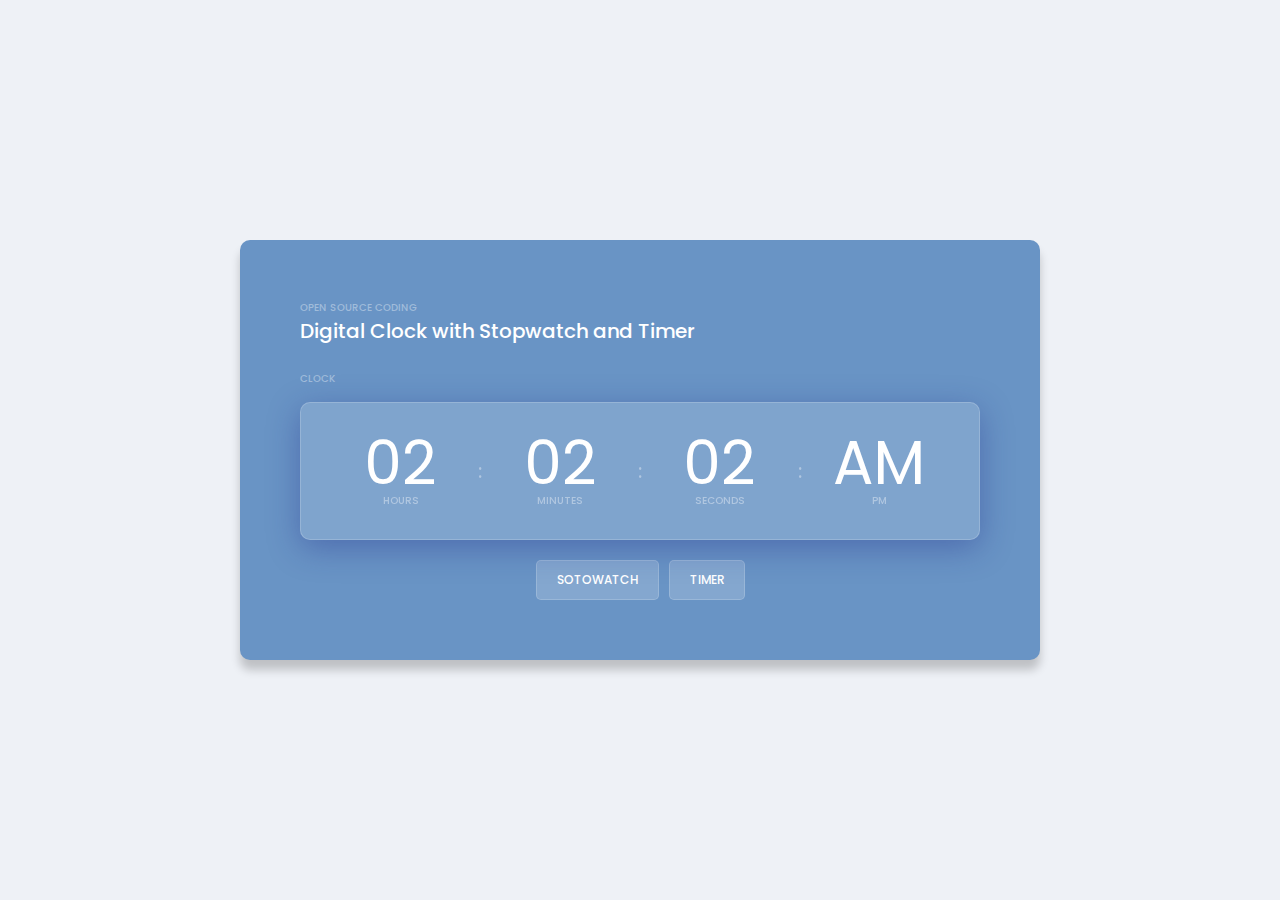
==== index1.html @ 2eddfe2e "new 2 file add" ====
<!DOCTYPE html>
<html lang="en">

<head>
    <meta charset="UTF-8">
    <meta name="viewport" content="width=device-width, initial-scale=1.0">
    <title>Digital Clock</title>
    <link rel="stylesheet" href="styl.css">
</head>

<body>

    <div class="container">
        <div class="content">
            <p>Open Source Coding</p>
            <h3>Digital Clock with Stopwatch and Timer </h3>
            <p class="type">Clock</p>
        </div>
        <div class="outer-wrapper">
            <div class="clock">
                <div class="wrapper">
                    <div class="main">
                        <div class="hour">
                            <p class="number" id="hour">02</p>
                            <p>hours</p>
                        </div>
                        <p class="colon">:</p>
                        <div class="min">
                            <p class="number" id="min">02</p>
                            <p>minutes</p>
                        </div>
                        <p class="colon">:</p>
                        <div class="sec">
                            <p class="number" id="sec">02</p>
                            <p>Seconds</p>
                        </div>
                        <p class="colon">:</p>
                        <div class="ampa">
                            <p class="number" id="ampa">AM</p>
                            <p class="other-ampm">PM</p>
                        </div>
                    </div>
                </div>
                <div class="btns">
                    <button class="btn">Sotowatch</button>
                    <button class="btn">Timer</button>
                </div>
            </div>
        </div>
    </div>
</body>

</html>
---- styl.css ----
@import url(https://fonts.googleapis.com/css?family=Poppins:100,100italic,200,200italic,300,300italic,regular,italic,500,500italic,600,600italic,700,700italic,800,800italic,900,900italic);

* {
  margin: 0;
  padding: 0;
  box-sizing: border-box;
  font-family: "Poppins", sans-serif;
}

body {
  min-height: 100vh;
  display: flex;
  align-items: center;
  justify-content: center;
  background-color: #eef1f6;
}
.container {
  width: 100%;
  max-width: 800px;
  padding: 60px;
  border-radius: 10px;
  color: #fff;
  background-color: #6994c5;
  box-shadow: 0 10px 10px rgba(0, 0, 0, 0.2);
}
p {
  font-size: 10px;
  font-weight: 500;
  color: #ffffff62;
  text-transform: uppercase;
}
h3 {
  font-size: 20px;
  font-weight: 500;
  margin-bottom: 25px;
}
.wrapper {
  padding: 30px 0;
  border-radius: 10px;
  margin-top: 15px;
  background: rgba(255, 255, 255, 0.15);
  box-shadow: 0 8px 32px 0 rgba(31, 38, 135, 0.37);
  backdrop-filter: blur(1.5px);
  border: 1px solid rgba(255, 255, 255, 0.18);
  transition: all 0.3s;
}

.wrapper:hover {
  box-sizing: none;
}
.main {
  display: flex;
  align-items: center;
  justify-content: center;
  gap: 10px;
}
.main div {
  width: 20%;
  text-align: center;
}
.main .number {
  position: relative;
  font-size: 60px;
  font-weight: 400;
  line-height: 1;
  color: #fff;
}

.main .colon {
  font-size: 20px;
}

.btns {
  margin-top: 20px;
  display: flex;
  align-items: center;
  justify-content: center;
  flex-wrap: wrap;
  gap: 10px;
}

.btn {
  padding: 10px 20px;
  border-radius: 5px;
  color: #fff;
  border: none;
  font-size: 12px;
  font-weight: 500;
  text-transform: uppercase;
  cursor: pointer;
  transition: all 0.3s;
  background: rgba(255, 255, 255, 0.18);
  box-sizing: 0 8px 32px 0 rgba(31, 38, 135, 0.37);
  border: 1px solid rgba(255, 255, 255, 0.18);
}
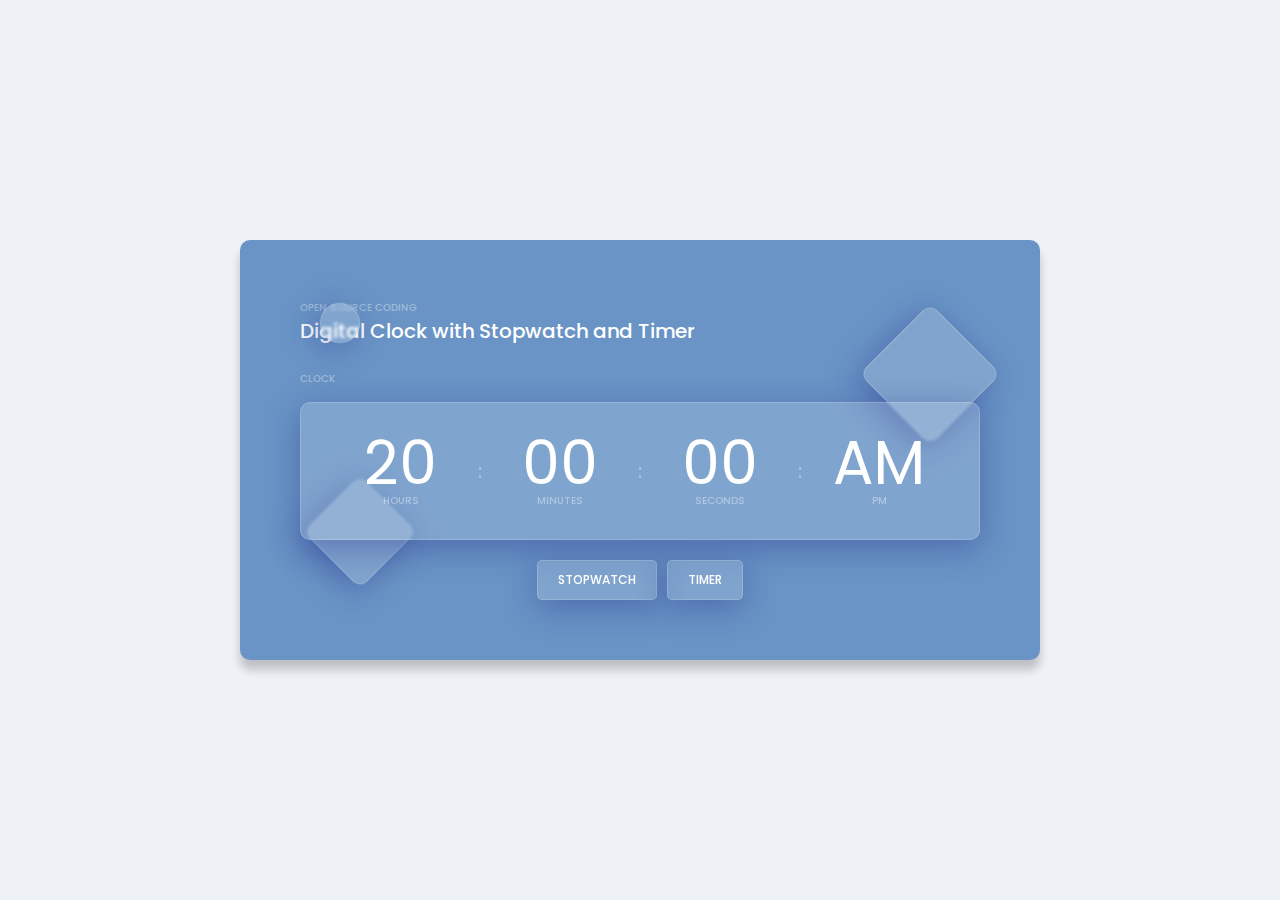
==== commit de01eda3: "3 new file add" ====
--- a/index1.html
+++ b/index1.html
@@ -1,53 +1,134 @@
 <!DOCTYPE html>
 <html lang="en">
+  <head>
+    <meta charset="UTF-8" />
+    <meta http-equiv="X-UA-Compatible" content="IE=edge" />
+    <meta name="viewport" content="width=device-width, initial-scale=1.0" />
+    <link rel="stylesheet" href="style.css" />
+    <title>Digital Clock</title>
+  </head>
+  <body>
+    <div class="container">
+      <div class="bg-elem"></div>
+      <div class="bg-elem"></div>
+      <div class="bg-elem"></div>
+      <div class="content">
+        <p>Open Source Coding</p>
+        <h3>Digital Clock with Stopwatch and Timer</h3>
+        <p class="type">Clock</p>
+      </div>
 
-<head>
-    <meta charset="UTF-8">
-    <meta name="viewport" content="width=device-width, initial-scale=1.0">
-    <title>Digital Clock</title>
-    <link rel="stylesheet" href="styl.css">
-</head>
+      <div class="main-container">
+        <div class="clock">
+          <div class="wrapper">
+            <div class="main">
+              <div class="hour">
+                <p class="number" id="hour">20</p>
+                <p>hours</p>
+              </div>
+              <p class="colon">:</p>
+              <div class="min">
+                <p class="number" id="min">00</p>
+                <p>minutes</p>
+              </div>
+              <p class="colon">:</p>
+              <div class="sec">
+                <p class="number" id="sec">00</p>
+                <p>seconds</p>
+              </div>
+              <p class="colon">:</p>
+              <div class="ampm">
+                <p class="number" id="ampm">AM</p>
+                <p id="other-ampm">PM</p>
+              </div>
+            </div>
+          </div>
+          <div class="btns">
+            <button class="btn" id="stopwatch-btn">Stopwatch</button>
+            <button class="btn" id="timer-btn">Timer</button>
+          </div>
+        </div>
 
-<body>
+        <div class="stopwatch hidden">
+          <div class="wrapper">
+            <div class="main">
+              <div class="hour">
+                <p class="number" id="stopwatch-hour">00</p>
+                <p>hours</p>
+              </div>
+              <p class="colon">:</p>
+              <div class="min">
+                <p class="number" id="stopwatch-min">00</p>
+                <p>minutes</p>
+              </div>
+              <p class="colon">:</p>
+              <div class="sec">
+                <p class="number" id="stopwatch-sec">00</p>
+                <p>seconds</p>
+              </div>
+              <p class="colon">:</p>
+              <div class="ms">
+                <p class="number" id="stopwatch-ms">00</p>
+                <p>miliseconds</p>
+              </div>
+            </div>
+          </div>
+          <div class="laps">
+            <!-- <div class="lap active">
+              <p>lap 1</p>
+              <p>00:00</p>
+            </div> -->
+          </div>
+          <div class="btns">
+            <button class="btn start-stopwatch">Start</button>
+            <button class="btn lap-stopwatch hidden">Lap</button>
+            <button class="btn reset-stopwatch">Reset</button>
+            <button class="btn back-btn">Back</button>
+          </div>
+        </div>
 
-    <div class="container">
-        <div class="content">
-            <p>Open Source Coding</p>
-            <h3>Digital Clock with Stopwatch and Timer </h3>
-            <p class="type">Clock</p>
+        <div class="timer hidden">
+          <div class="wrapper">
+            <div class="main">
+              <div class="hour">
+                <p class="number" id="timer-hour">00</p>
+                <p>hours</p>
+              </div>
+              <p class="colon">:</p>
+              <div class="min">
+                <p class="number" id="timer-min">00</p>
+                <p>minutes</p>
+              </div>
+              <p class="colon">:</p>
+              <div class="sec">
+                <p class="number" id="timer-sec">00</p>
+                <p>seconds</p>
+              </div>
+              <p class="colon">:</p>
+              <div class="ms">
+                <p class="number" id="timer-ms">00</p>
+                <p>miliseconds</p>
+              </div>
+            </div>
+          </div>
+          <div class="btns">
+            <button class="btn start-timer">Start</button>
+            <button class="btn stop-timer hidden">Stop</button>
+            <button class="btn reset-timer">Reset</button>
+            <button class="btn back-btn">Back</button>
+          </div>
         </div>
-        <div class="outer-wrapper">
-            <div class="clock">
-                <div class="wrapper">
-                    <div class="main">
-                        <div class="hour">
-                            <p class="number" id="hour">02</p>
-                            <p>hours</p>
-                        </div>
-                        <p class="colon">:</p>
-                        <div class="min">
-                            <p class="number" id="min">02</p>
-                            <p>minutes</p>
-                        </div>
-                        <p class="colon">:</p>
-                        <div class="sec">
-                            <p class="number" id="sec">02</p>
-                            <p>Seconds</p>
-                        </div>
-                        <p class="colon">:</p>
-                        <div class="ampa">
-                            <p class="number" id="ampa">AM</p>
-                            <p class="other-ampm">PM</p>
-                        </div>
-                    </div>
-                </div>
-                <div class="btns">
-                    <button class="btn">Sotowatch</button>
-                    <button class="btn">Timer</button>
-                </div>
-            </div>
-        </div>
+      </div>
     </div>
-</body>
 
+    
+
+
+    <script
+      src="https://cdnjs.cloudflare.com/ajax/libs/jquery/3.6.3/jquery.min.js"
+      integrity="sha512-STof4xm1wgkfm7heWqFJVn58Hm3EtS31XFaagaa8VMReCXAkQnJZ+jEy8PCC/iT18dFy95WcExNHFTqLyp72eQ=="
+      crossorigin="anonymous"
+    ></script>
+    <script src="script.js"></script>
+  </body>
 </html>--- a/style.css
+++ b/style.css
@@ -0,0 +1,253 @@
+@import url(https://fonts.googleapis.com/css?family=Poppins:100,100italic,200,200italic,300,300italic,regular,italic,500,500italic,600,600italic,700,700italic,800,800italic,900,900italic);
+
+* {
+  margin: 0;
+  padding: 0;
+  box-sizing: border-box;
+  font-family: "Poppins", sans-serif;
+}
+body {
+  min-height: 100vh;
+  display: flex;
+  justify-content: center;
+  align-items: center;
+  background: #eef1f6;
+  /* overflow: hidden; */
+}
+.container {
+  position: relative;
+  width: 100%;
+  max-width: 800px;
+  /* min-height: 500px; */
+  padding: 60px;
+  border-radius: 10px;
+  color: #fff;
+  background: #6994c5;
+  box-shadow: 0 10px 10px rgba(0, 0, 0, 0.2);
+}
+p,
+i {
+  font-size: 10px;
+  font-weight: 500;
+  color: #ffffff62;
+  text-transform: uppercase;
+}
+.content h3 {
+  font-size: 20px;
+  font-weight: 500;
+  margin-bottom: 25px;
+}
+.wrapper {
+  padding: 30px 0;
+  border-radius: 10px;
+  margin-top: 15px;
+  background: rgba(255, 255, 255, 0.15);
+  box-shadow: 0 8px 32px 0 rgba(31, 38, 135, 0.37);
+  backdrop-filter: blur(1.5px);
+  -webkit-backdrop-filter: blur(1.5px);
+  border-radius: 10px;
+  border: 1px solid rgba(255, 255, 255, 0.18);
+  transition: all 0.3s ease;
+}
+.wrapper:hover {
+  box-shadow: none;
+}
+.main {
+  display: flex;
+  align-items: center;
+  justify-content: center;
+  gap: 10px;
+}
+.main div {
+  width: 20%;
+  text-align: center;
+}
+.main .number {
+  position: relative;
+  font-size: 60px;
+  font-weight: 400;
+  line-height: 1;
+  color: #fff;
+}
+.main .colon {
+  font-size: 20px;
+}
+.btns {
+  margin-top: 20px;
+  display: flex;
+  align-items: center;
+  justify-content: center;
+  flex-wrap: wrap;
+  gap: 10px;
+}
+.btn {
+  padding: 10px 20px;
+  border-radius: 5px;
+  color: #fff;
+  border: none;
+  font-size: 12px;
+  font-weight: 500;
+  text-transform: uppercase;
+  cursor: pointer;
+  transition: all 0.3s ease;
+  background: rgba(255, 255, 255, 0.15);
+  box-shadow: 0 8px 32px 0 rgba(31, 38, 135, 0.37);
+  backdrop-filter: blur(1.5px);
+  -webkit-backdrop-filter: blur(1.5px);
+  border: 1px solid rgba(255, 255, 255, 0.18);
+}
+.btn:active {
+  box-shadow: none;
+}
+.hidden {
+  display: none;
+}
+.laps {
+  position: relative;
+  max-height: 100px;
+  overflow-y: auto;
+  display: flex;
+  align-items: center;
+  flex-direction: column;
+  gap: 10px;
+  margin: 0 auto;
+  margin-top: 20px;
+}
+.laps::-webkit-scrollbar {
+  width: 5px;
+}
+.laps::-webkit-scrollbar-track {
+  background: rgba(255, 255, 255, 0.15);
+  border-radius: 10px;
+}
+.laps::-webkit-scrollbar-thumb {
+  background: rgba(255, 255, 255, 0.15);
+  border-radius: 10px;
+}
+.lap {
+  width: 50%;
+  display: flex;
+  justify-content: space-between;
+  padding: 10px;
+  background: rgba(255, 255, 255, 0.15);
+  border-radius: 10px;
+  border: 1px solid rgba(255, 255, 255, 0.18);
+}
+.lap:last-child {
+  border-bottom: none;
+}
+.lap.active p {
+  color: #fff;
+}
+
+.bg-elem {
+  position: absolute;
+  top: 60%;
+  left: 10%;
+  width: 80px;
+  height: 80px;
+  transform: rotate(45deg);
+  background: rgba(255, 255, 255, 0.15);
+  box-shadow: 0 8px 32px 0 rgba(31, 38, 135, 0.37);
+  backdrop-filter: blur(1.5px);
+  -webkit-backdrop-filter: blur(1.5px);
+  border-radius: 10px;
+  border: 1px solid rgba(255, 255, 255, 0.18);
+  animation: bg-elem 10s linear infinite;
+  transition: all 0.3s ease;
+}
+.bg-elem:hover {
+  animation-play-state: paused;
+  box-shadow: none;
+}
+.bg-elem:nth-child(2) {
+  top: 20%;
+  left: 80%;
+  width: 100px;
+  height: 100px;
+  animation-duration: 30s;
+}
+.bg-elem:nth-child(3) {
+  top: 15%;
+  left: 10%;
+  width: 40px;
+  height: 40px;
+  border-radius: 50%;
+  animation-duration: 20s;
+}
+
+@keyframes bg-elem {
+  0% {
+    transform: rotate(45deg) translate(0, 0);
+  }
+  50% {
+    transform: rotate(45deg) translate(20px, 20px);
+  }
+  100% {
+    transform: rotate(45deg) translate(0, 0);
+  }
+}
+
+/* responsive */
+@media (max-width: 600px) {
+  .container {
+    height: 100vh;
+    display: flex;
+    flex-direction: column;
+    justify-content: center;
+    border-radius: 0;
+    padding: 0 20px;
+  }
+  .content h3 {
+    font-size: 16px;
+  }
+  .main-wrapper {
+    padding: 20px 0;
+  }
+  .main div {
+    width: 15%;
+  }
+  .main .number {
+    font-size: 50px;
+  }
+  .main .colon {
+    font-size: 16px;
+  }
+
+  .bg-elem {
+    display: none;
+  }
+}
+
+@media (max-width: 400px) {
+  .container {
+    padding: 0 10px;
+  }
+  .content h3 {
+    font-size: 14px;
+  }
+  .main-wrapper {
+    padding: 10px 0;
+  }
+  .main-wrapper .head {
+    padding: 0 20px;
+  }
+  .main .number {
+    font-size: 40px;
+  }
+  .main .colon {
+    font-size: 12px;
+  }
+}
+
+/* Credits */
+.credits a {
+  position: absolute;
+  bottom: 10px;
+  right: 10px;
+  font-size: 14px;
+  color: #333;
+}
+.credits span {
+  color: #109dff;
+}